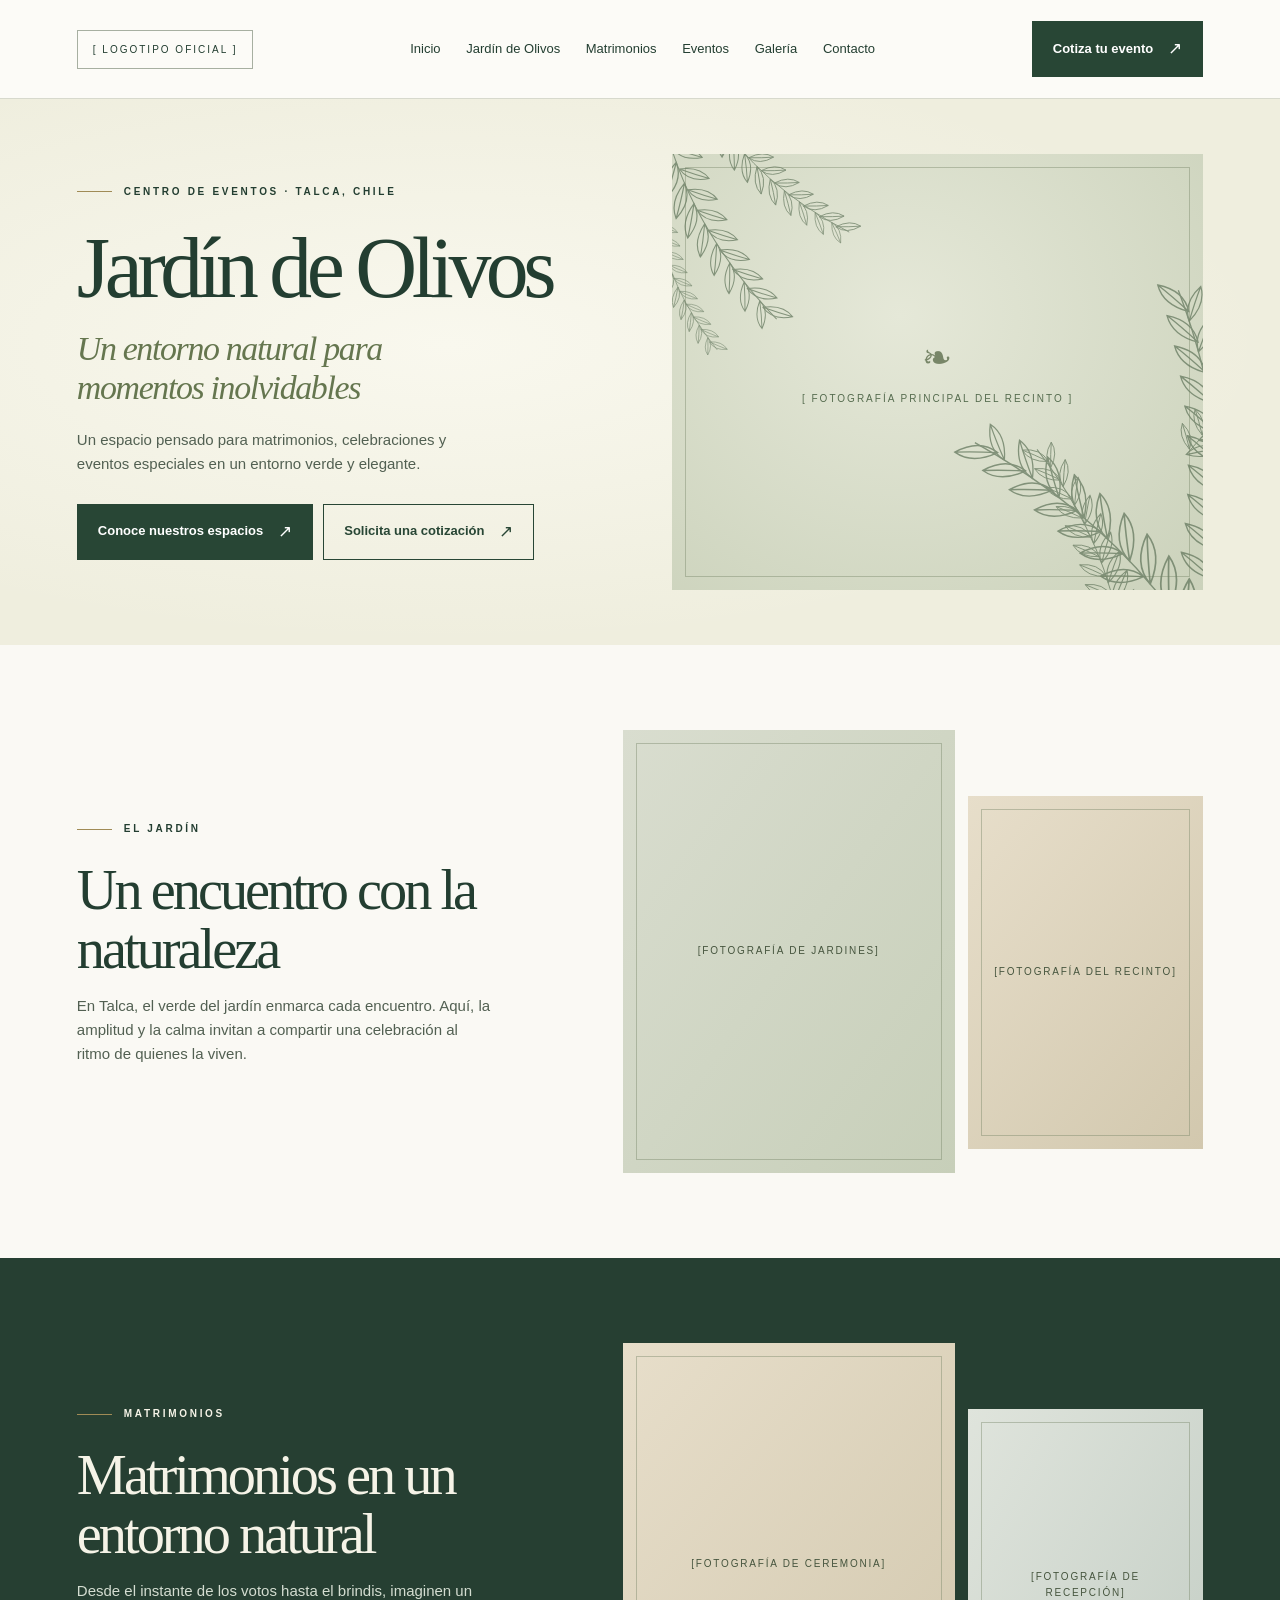
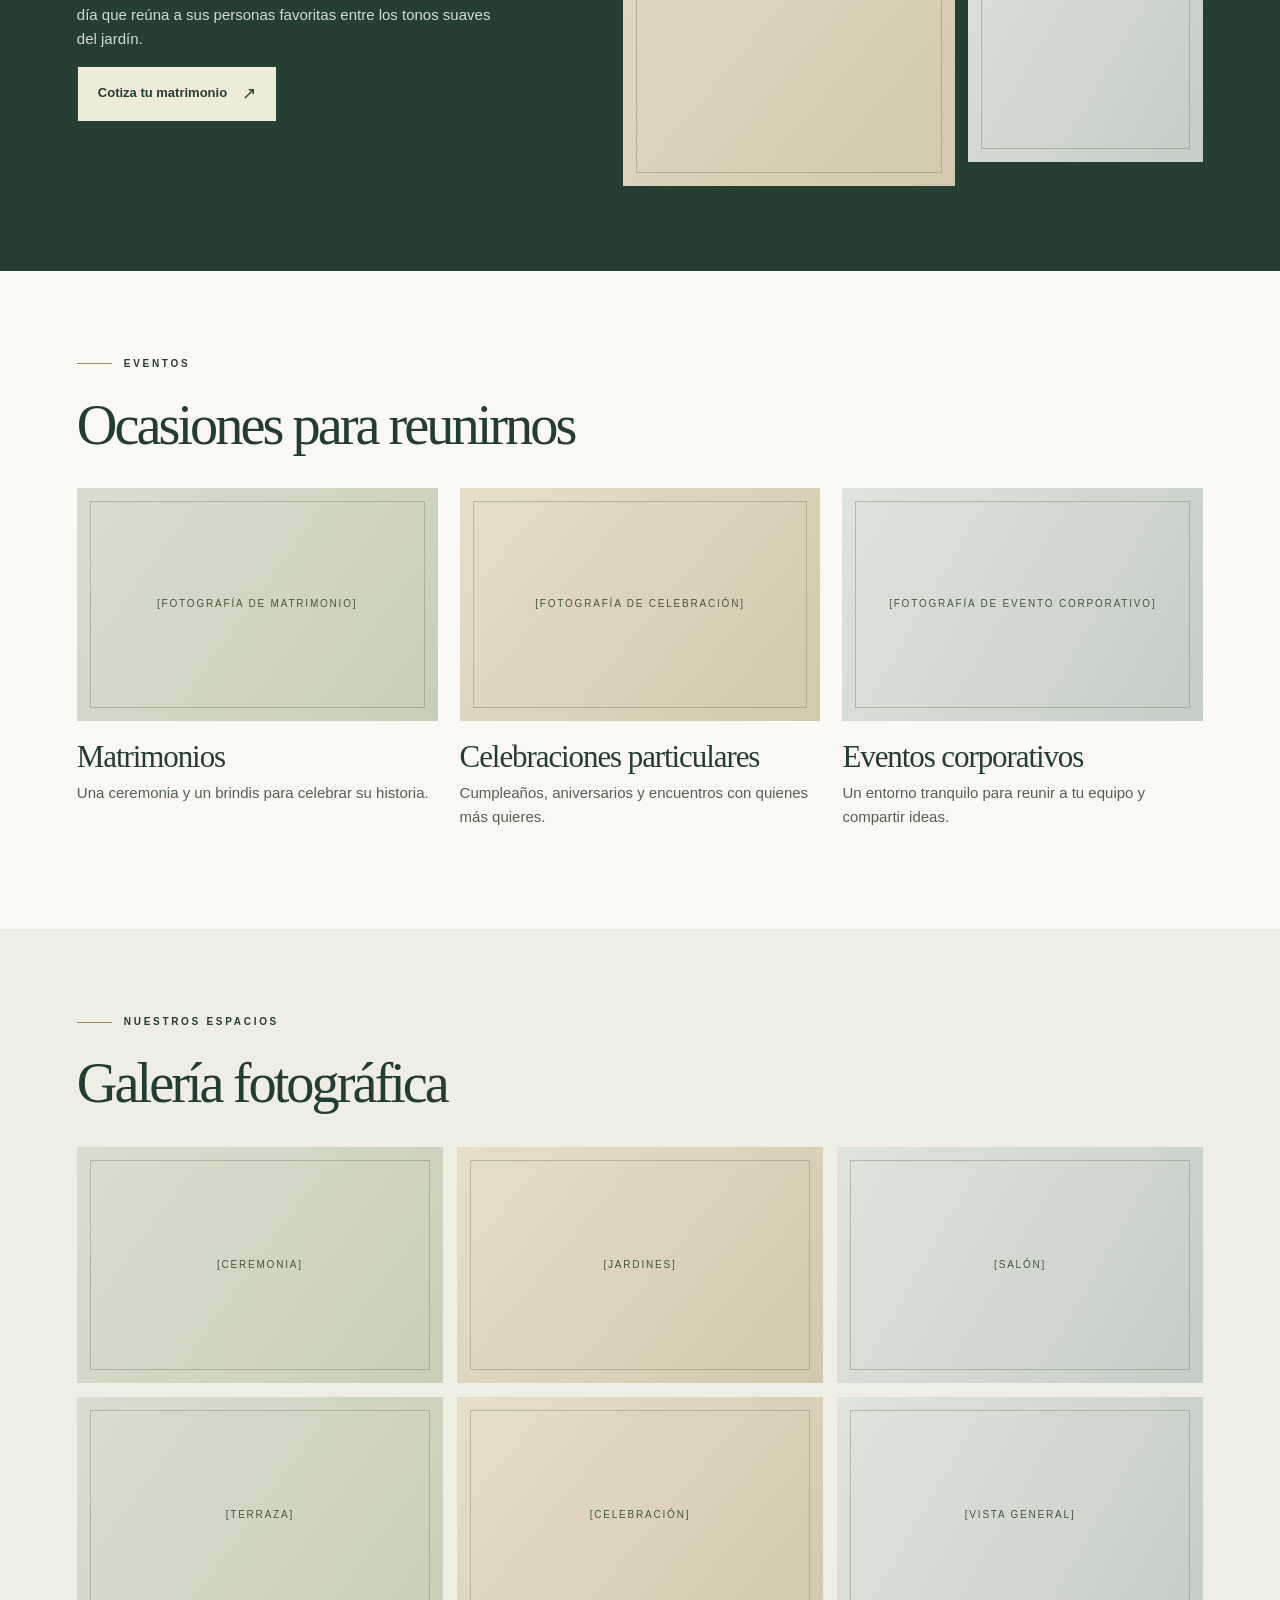
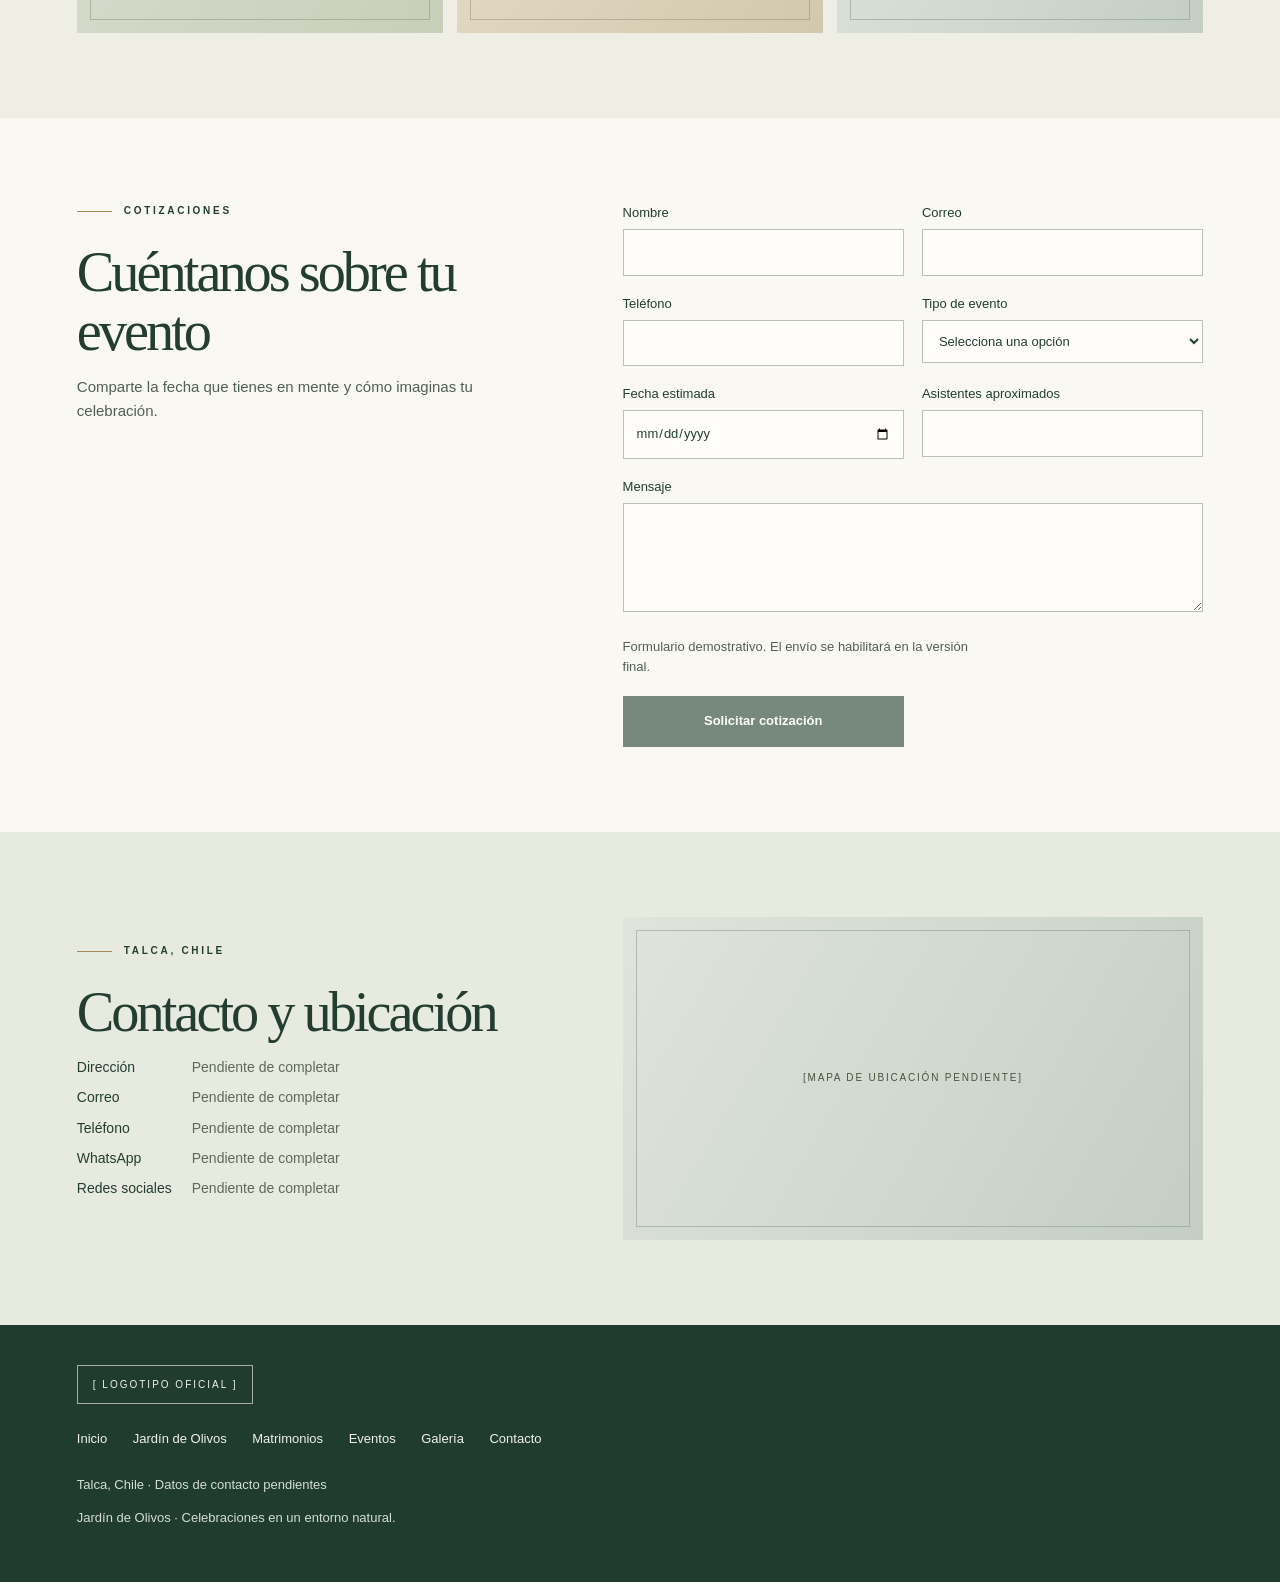
==== docs/index.html @ b24a8823 "Agrega el sitio Jardín de Olivos" ====
<!doctype html><html lang="es-CL"><meta charset="utf-8"><meta name="viewport" content="width=device-width, initial-scale=1"><title>Jardín de Olivos · Eventos en Talca</title><style>
*{box-sizing:border-box}html{scroll-behavior:smooth;scroll-padding-top:22px}body{margin:0;background:#faf9f4;color:#233e31;font:15px/1.6 'Segoe UI',Arial,sans-serif}a{color:inherit;text-decoration:none}h1,h2,h3,.subtitle{font-family:Georgia,'Times New Roman',serif;font-weight:400;line-height:1.04;margin:0}h1{font-size:clamp(64px,6.7vw,108px);letter-spacing:-.064em}h2{font-size:clamp(40px,4.4vw,68px);letter-spacing:-.053em}h3{font-size:31px;letter-spacing:-.035em}p{max-width:50ch;color:#526052}header,section,footer{padding-inline:max(6vw,calc((100vw - 1430px)/2))}header{display:flex;align-items:center;justify-content:space-between;gap:20px;padding-block:21px;border-bottom:1px solid #d7d9cd;background:#fcfbf7}.logo{display:inline-block;border:1px solid #a7afa1;padding:12px 15px;font:10px/1.3 'Segoe UI',sans-serif;letter-spacing:2px}nav{display:flex;gap:clamp(14px,2vw,38px);font-size:13px}nav a:hover,footer a:hover{text-decoration:underline;text-underline-offset:5px}.button,button{display:inline-flex;align-items:center;justify-content:center;gap:15px;font:600 13px/1.3 'Segoe UI',sans-serif;padding:16px 20px;border:1px solid #284635;color:#fff;background:#284635}.button:hover{background:#36583e}.outline{background:transparent;color:#284635}.outline:hover{background:#e6e8db}b{font-size:17px;font-weight:400}section{padding-block:85px}.hero{display:grid;grid-template-columns:1fr 1fr;gap:5vw;align-items:center;padding-block:55px;background:radial-gradient(ellipse at 35% 45%,#f9f8ee,transparent 70%),#efeede}.eyebrow{display:flex;align-items:center;gap:12px;text-transform:uppercase;letter-spacing:2.7px;font-size:10px;font-weight:650;margin-bottom:24px}.eyebrow:before{content:'';width:35px;height:1px;background:#a08b56}.subtitle{font-size:clamp(26px,2.65vw,44px);font-style:italic;letter-spacing:-.04em;color:#65764f;line-height:1.16;margin:16px 0 20px;max-width:23ch}.actions{display:flex;flex-wrap:wrap;gap:10px;margin-top:28px}.panel{isolation:isolate;position:relative;overflow:hidden;display:grid;place-items:center;min-height:370px;aspect-ratio:1.22;background:radial-gradient(ellipse at 43% 37%,#e5e8d8,#cbd2bb);color:#566c4f}.panel:after,.photo:after{content:'';position:absolute;inset:13px;border:1px solid #71806266;pointer-events:none}.art{position:absolute;width:100%;height:100%;color:#64785e;opacity:.74}.panel .caption{position:relative;text-align:center;font-size:10px;letter-spacing:2px}.caption i{display:block;font:36px Georgia;color:#788668;margin-bottom:12px}.intro,.wedding,.contact,.quote{display:grid;grid-template-columns:.88fr 1.12fr;gap:7vw;align-items:center}.pair{display:grid;grid-template-columns:1.2fr .85fr;gap:13px;align-items:end}.pair .photo:first-child{aspect-ratio:3/4}.pair .photo:last-child{aspect-ratio:3/4.5;margin-bottom:24px}.photo{position:relative;display:grid;place-items:center;aspect-ratio:1.55;background:linear-gradient(126deg,#d9ddcf,#c7cfb9);color:#46553e;text-align:center;font:10px/1.6 'Segoe UI',sans-serif;letter-spacing:1.8px;padding:25px}.p1{background:linear-gradient(130deg,#e7deca,#d2c8ae)}.p2{background:linear-gradient(120deg,#dfe4dc,#c4cec5)}.wedding{background:#263f32;color:#f5f3e7}.wedding p,footer p{color:#d4ddd1}.wedding .button{background:#eeecd9;color:#253e31}.cards,.gallery{display:grid;grid-template-columns:repeat(3,1fr);gap:22px;margin-top:34px}.cards h3{margin-top:20px}.cards p{margin-top:8px}.gallery-section,.quote{background:#efeee4}.gallery{gap:14px}.quote{align-items:start;background:#f9f8f2}.form{display:grid;grid-template-columns:1fr 1fr;gap:18px}label{font-size:13px}input,select,textarea{width:100%;margin-top:5px;padding:12px;font:inherit;color:inherit;background:#fffefa;border:1px solid #bac2b3;border-radius:0}.wide{grid-column:1/-1}.hint{font-size:13px;margin:0}button:disabled{opacity:.62}.contact{background:#e7eadf}dl{display:grid;grid-template-columns:auto 1fr;gap:8px 20px;font-size:14px}dd{margin:0;color:#5e695d}.contact .photo{aspect-ratio:1.8}footer{background:#203c30;color:#f2f1e8;padding-block:40px}footer nav{flex-wrap:wrap;margin:25px 0}footer p{font-size:13px}.menu{display:none}@media(max-width:1000px){header nav{display:none}header{flex-wrap:wrap}.menu{display:block;background:transparent;color:#284635;padding:10px;cursor:pointer;margin-left:auto}.open nav{display:flex;order:4;width:100%;flex-wrap:wrap}.hero{gap:3vw}.actions .button{padding:13px}.intro,.quote,.contact,.wedding{gap:4vw}}@media(max-width:720px){header,section,footer{padding-inline:6%}header{gap:9px;padding-block:14px}header .button{padding:11px;font-size:11px}.logo{font-size:8px;padding:11px 8px}.hero,.intro,.wedding,.contact,.quote{grid-template-columns:1fr;gap:32px}.hero{padding-block:38px}.panel{min-height:0;aspect-ratio:1.4}.cards{grid-template-columns:1fr;gap:30px}.gallery{grid-template-columns:1fr 1fr}.gallery .photo{aspect-ratio:1.1}.form{gap:12px}.eyebrow{margin-bottom:16px}section{padding-block:54px}}@media(prefers-reduced-motion:reduce){html{scroll-behavior:auto}}
</style><header id="inicio"><span class="logo">[ LOGOTIPO OFICIAL ]</span><button class="menu" aria-label="Menú de navegación" aria-expanded="false" onclick="this.setAttribute('aria-expanded',this.parentNode.classList.toggle('open'))">Menú</button><nav><a href="#inicio">Inicio</a><a href="#jardin">Jardín de Olivos</a><a href="#matrimonios">Matrimonios</a><a href="#eventos">Eventos</a><a href="#galeria">Galería</a><a href="#contacto">Contacto</a></nav><a class="button " href="#cotizar">Cotiza tu evento <b aria-hidden="true">↗</b></a></header><main><section class="hero"><div><div class="eyebrow">Centro de eventos · Talca, Chile</div><h1>Jardín de Olivos</h1><div class="subtitle">Un entorno natural para momentos inolvidables</div><p>Un espacio pensado para matrimonios, celebraciones y eventos especiales en un entorno verde y elegante.</p><div class="actions"><a class="button " href="#jardin">Conoce nuestros espacios <b aria-hidden="true">↗</b></a><a class="button outline" href="#cotizar">Solicita una cotización <b aria-hidden="true">↗</b></a></div></div><div class="panel"><svg aria-hidden="true" class="art" viewBox="0 0 500 450" preserveAspectRatio="xMidYMid slice" fill="none" stroke="currentColor" stroke-width=".85"><defs><g id="twig"><path d="M0 0Q34 -86 18 -190"/><g transform="translate(0 0) rotate(-10) scale(1.3)"><path d="M0 0Q7 -12 24 -10Q17 1 0 0ZM0 0Q13 -6 24 -10"/></g><g transform="translate(1 -6) scale(-1 1) rotate(-30)"><path d="M0 0Q7 -12 24 -10Q17 1 0 0ZM0 0Q13 -6 24 -10"/></g><g transform="translate(6.300000000000001 -17.38) rotate(-13) scale(1.2550000000000001)"><path d="M0 0Q7 -12 24 -10Q17 1 0 0ZM0 0Q13 -6 24 -10"/></g><g transform="translate(7.300000000000001 -23.38) scale(-1 1) rotate(-30)"><path d="M0 0Q7 -12 24 -10Q17 1 0 0ZM0 0Q13 -6 24 -10"/></g><g transform="translate(11.600000000000003 -35.12) rotate(-16) scale(1.21)"><path d="M0 0Q7 -12 24 -10Q17 1 0 0ZM0 0Q13 -6 24 -10"/></g><g transform="translate(12.600000000000003 -41.12) scale(-1 1) rotate(-30)"><path d="M0 0Q7 -12 24 -10Q17 1 0 0ZM0 0Q13 -6 24 -10"/></g><g transform="translate(15.899999999999997 -53.22) rotate(-19) scale(1.165)"><path d="M0 0Q7 -12 24 -10Q17 1 0 0ZM0 0Q13 -6 24 -10"/></g><g transform="translate(16.9 -59.22) scale(-1 1) rotate(-30)"><path d="M0 0Q7 -12 24 -10Q17 1 0 0ZM0 0Q13 -6 24 -10"/></g><g transform="translate(19.2 -71.67999999999999) rotate(-22) scale(1.12)"><path d="M0 0Q7 -12 24 -10Q17 1 0 0ZM0 0Q13 -6 24 -10"/></g><g transform="translate(20.2 -77.67999999999999) scale(-1 1) rotate(-30)"><path d="M0 0Q7 -12 24 -10Q17 1 0 0ZM0 0Q13 -6 24 -10"/></g><g transform="translate(21.5 -90.5) rotate(-25) scale(1.0750000000000002)"><path d="M0 0Q7 -12 24 -10Q17 1 0 0ZM0 0Q13 -6 24 -10"/></g><g transform="translate(22.5 -96.5) scale(-1 1) rotate(-30)"><path d="M0 0Q7 -12 24 -10Q17 1 0 0ZM0 0Q13 -6 24 -10"/></g><g transform="translate(22.8 -109.67999999999999) rotate(-28) scale(1.03)"><path d="M0 0Q7 -12 24 -10Q17 1 0 0ZM0 0Q13 -6 24 -10"/></g><g transform="translate(23.8 -115.67999999999999) scale(-1 1) rotate(-30)"><path d="M0 0Q7 -12 24 -10Q17 1 0 0ZM0 0Q13 -6 24 -10"/></g><g transform="translate(23.1 -129.22) rotate(-31) scale(0.9850000000000001)"><path d="M0 0Q7 -12 24 -10Q17 1 0 0ZM0 0Q13 -6 24 -10"/></g><g transform="translate(24.1 -135.22) scale(-1 1) rotate(-30)"><path d="M0 0Q7 -12 24 -10Q17 1 0 0ZM0 0Q13 -6 24 -10"/></g><g transform="translate(22.4 -149.12) rotate(-34) scale(0.9400000000000001)"><path d="M0 0Q7 -12 24 -10Q17 1 0 0ZM0 0Q13 -6 24 -10"/></g><g transform="translate(23.4 -155.12) scale(-1 1) rotate(-30)"><path d="M0 0Q7 -12 24 -10Q17 1 0 0ZM0 0Q13 -6 24 -10"/></g><g transform="translate(20.7 -169.38) rotate(-37) scale(0.895)"><path d="M0 0Q7 -12 24 -10Q17 1 0 0ZM0 0Q13 -6 24 -10"/></g><g transform="translate(21.7 -175.38) scale(-1 1) rotate(-30)"><path d="M0 0Q7 -12 24 -10Q17 1 0 0ZM0 0Q13 -6 24 -10"/></g></g></defs><use href="#twig" transform="translate(500 495) rotate(-52) scale(1.55)"/><use href="#twig" transform="translate(423 480) rotate(-29) scale(1.04)"/><use href="#twig" transform="translate(509 429) rotate(-12) scale(1.48)"/><use href="#twig" transform="translate(484 303) rotate(22) scale(0.97)"/><use href="#twig" transform="translate(-8 -12) rotate(145) scale(1.13)"/><use href="#twig" transform="translate(38 -20) rotate(126) scale(0.9)"/><use href="#twig" transform="translate(-13 83) rotate(150) scale(0.7)"/></svg><div class="caption"><i aria-hidden="true">❧</i>[ FOTOGRAFÍA PRINCIPAL DEL RECINTO ]</div></div></section><section class="intro" id="jardin"><div><div class="eyebrow">El jardín</div><h2>Un encuentro con la naturaleza</h2><p>En Talca, el verde del jardín enmarca cada encuentro. Aquí, la amplitud y la calma invitan a compartir una celebración al ritmo de quienes la viven.</p></div><div class="pair"><div class="photo p0"><span>[FOTOGRAFÍA DE JARDINES]</span></div><div class="photo p1"><span>[FOTOGRAFÍA DEL RECINTO]</span></div></div></section><section class="wedding" id="matrimonios"><div><div class="eyebrow">Matrimonios</div><h2>Matrimonios en un entorno natural</h2><p>Desde el instante de los votos hasta el brindis, imaginen un día que reúna a sus personas favoritas entre los tonos suaves del jardín.</p><a class="button " href="#cotizar">Cotiza tu matrimonio <b aria-hidden="true">↗</b></a></div><div class="pair"><div class="photo p1"><span>[FOTOGRAFÍA DE CEREMONIA]</span></div><div class="photo p2"><span>[FOTOGRAFÍA DE RECEPCIÓN]</span></div></div></section><section id="eventos"><div class="eyebrow">Eventos</div><h2>Ocasiones para reunirnos</h2><div class="cards"><article><div class="photo p0"><span>[FOTOGRAFÍA DE MATRIMONIO]</span></div><h3>Matrimonios</h3><p>Una ceremonia y un brindis para celebrar su historia.</p></article><article><div class="photo p1"><span>[FOTOGRAFÍA DE CELEBRACIÓN]</span></div><h3>Celebraciones particulares</h3><p>Cumpleaños, aniversarios y encuentros con quienes más quieres.</p></article><article><div class="photo p2"><span>[FOTOGRAFÍA DE EVENTO CORPORATIVO]</span></div><h3>Eventos corporativos</h3><p>Un entorno tranquilo para reunir a tu equipo y compartir ideas.</p></article></div></section><section class="gallery-section" id="galeria"><div class="eyebrow">Nuestros espacios</div><h2>Galería fotográfica</h2><div class="gallery"><div class="photo p0"><span>[CEREMONIA]</span></div><div class="photo p1"><span>[JARDINES]</span></div><div class="photo p2"><span>[SALÓN]</span></div><div class="photo p0"><span>[TERRAZA]</span></div><div class="photo p1"><span>[CELEBRACIÓN]</span></div><div class="photo p2"><span>[VISTA GENERAL]</span></div></div></section><section class="quote" id="cotizar"><div><div class="eyebrow">Cotizaciones</div><h2>Cuéntanos sobre tu evento</h2><p>Comparte la fecha que tienes en mente y cómo imaginas tu celebración.</p></div><form class="form" onsubmit="return false"><label>Nombre<input type="text"></label><label>Correo<input type="email"></label><label>Teléfono<input type="tel"></label><label>Tipo de evento<select id="tipo"><option>Selecciona una opción</option><option>Matrimonio</option><option>Celebración particular</option><option>Evento corporativo</option></select></label><label>Fecha estimada<input type="date"></label><label>Asistentes aproximados<input type="number" min="1"></label><label class="wide">Mensaje<textarea rows="4"></textarea></label><p class="wide hint">Formulario demostrativo. El envío se habilitará en la versión final.</p><button disabled>Solicitar cotización</button></form></section><section id="contacto" class="contact"><div><div class="eyebrow">Talca, Chile</div><h2>Contacto y ubicación</h2><dl><dt>Dirección</dt><dd>Pendiente de completar</dd><dt>Correo</dt><dd>Pendiente de completar</dd><dt>Teléfono</dt><dd>Pendiente de completar</dd><dt>WhatsApp</dt><dd>Pendiente de completar</dd><dt>Redes sociales</dt><dd>Pendiente de completar</dd></dl></div><div class="photo p2"><span>[MAPA DE UBICACIÓN PENDIENTE]</span></div></section></main><footer><span class="logo">[ LOGOTIPO OFICIAL ]</span><nav aria-label="Enlaces rápidos"><a href="#inicio">Inicio</a><a href="#jardin">Jardín de Olivos</a><a href="#matrimonios">Matrimonios</a><a href="#eventos">Eventos</a><a href="#galeria">Galería</a><a href="#contacto">Contacto</a></nav><p>Talca, Chile · Datos de contacto pendientes</p><p>Jardín de Olivos · Celebraciones en un entorno natural.</p></footer><script>document.querySelector('.wedding a').onclick=()=>document.querySelector('#tipo').value='Matrimonio';document.querySelector('header nav').onclick=()=>{document.querySelector('header').classList.remove('open');document.querySelector('.menu').setAttribute('aria-expanded','false')}</script></html>
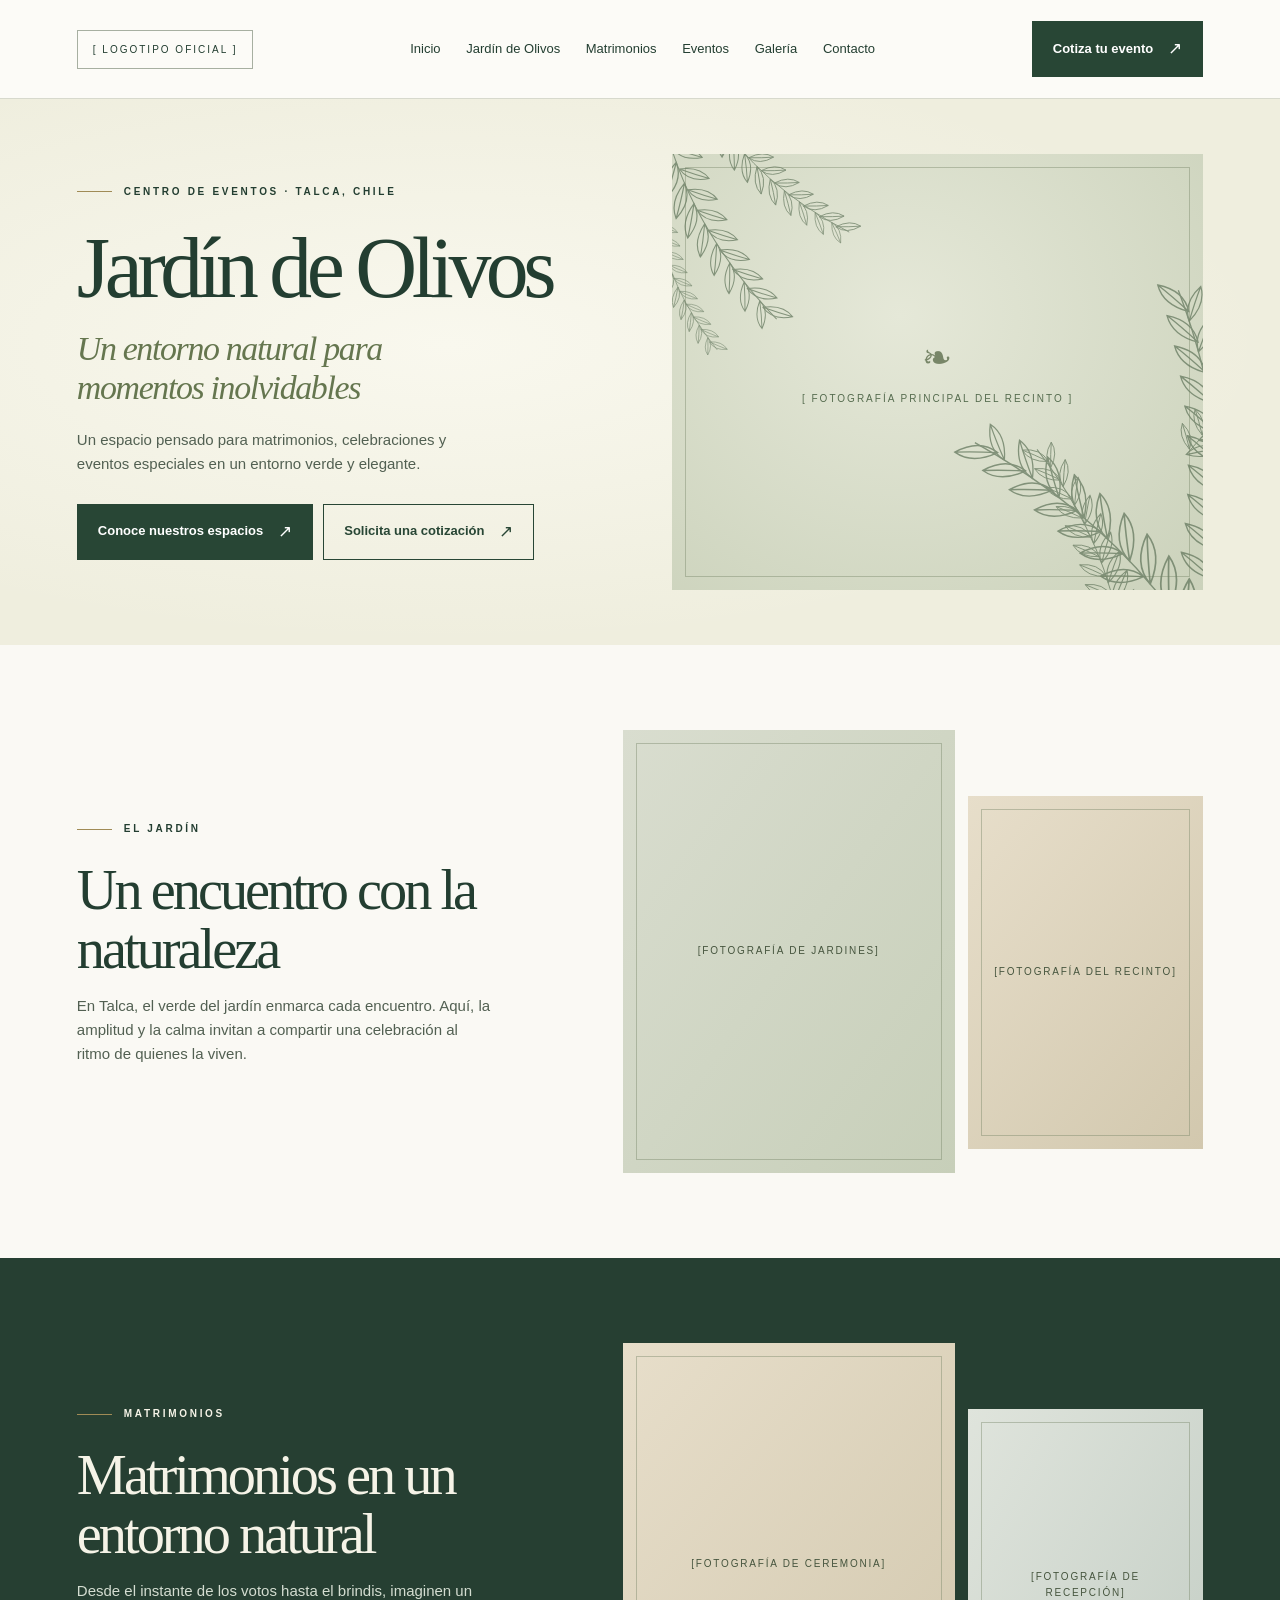
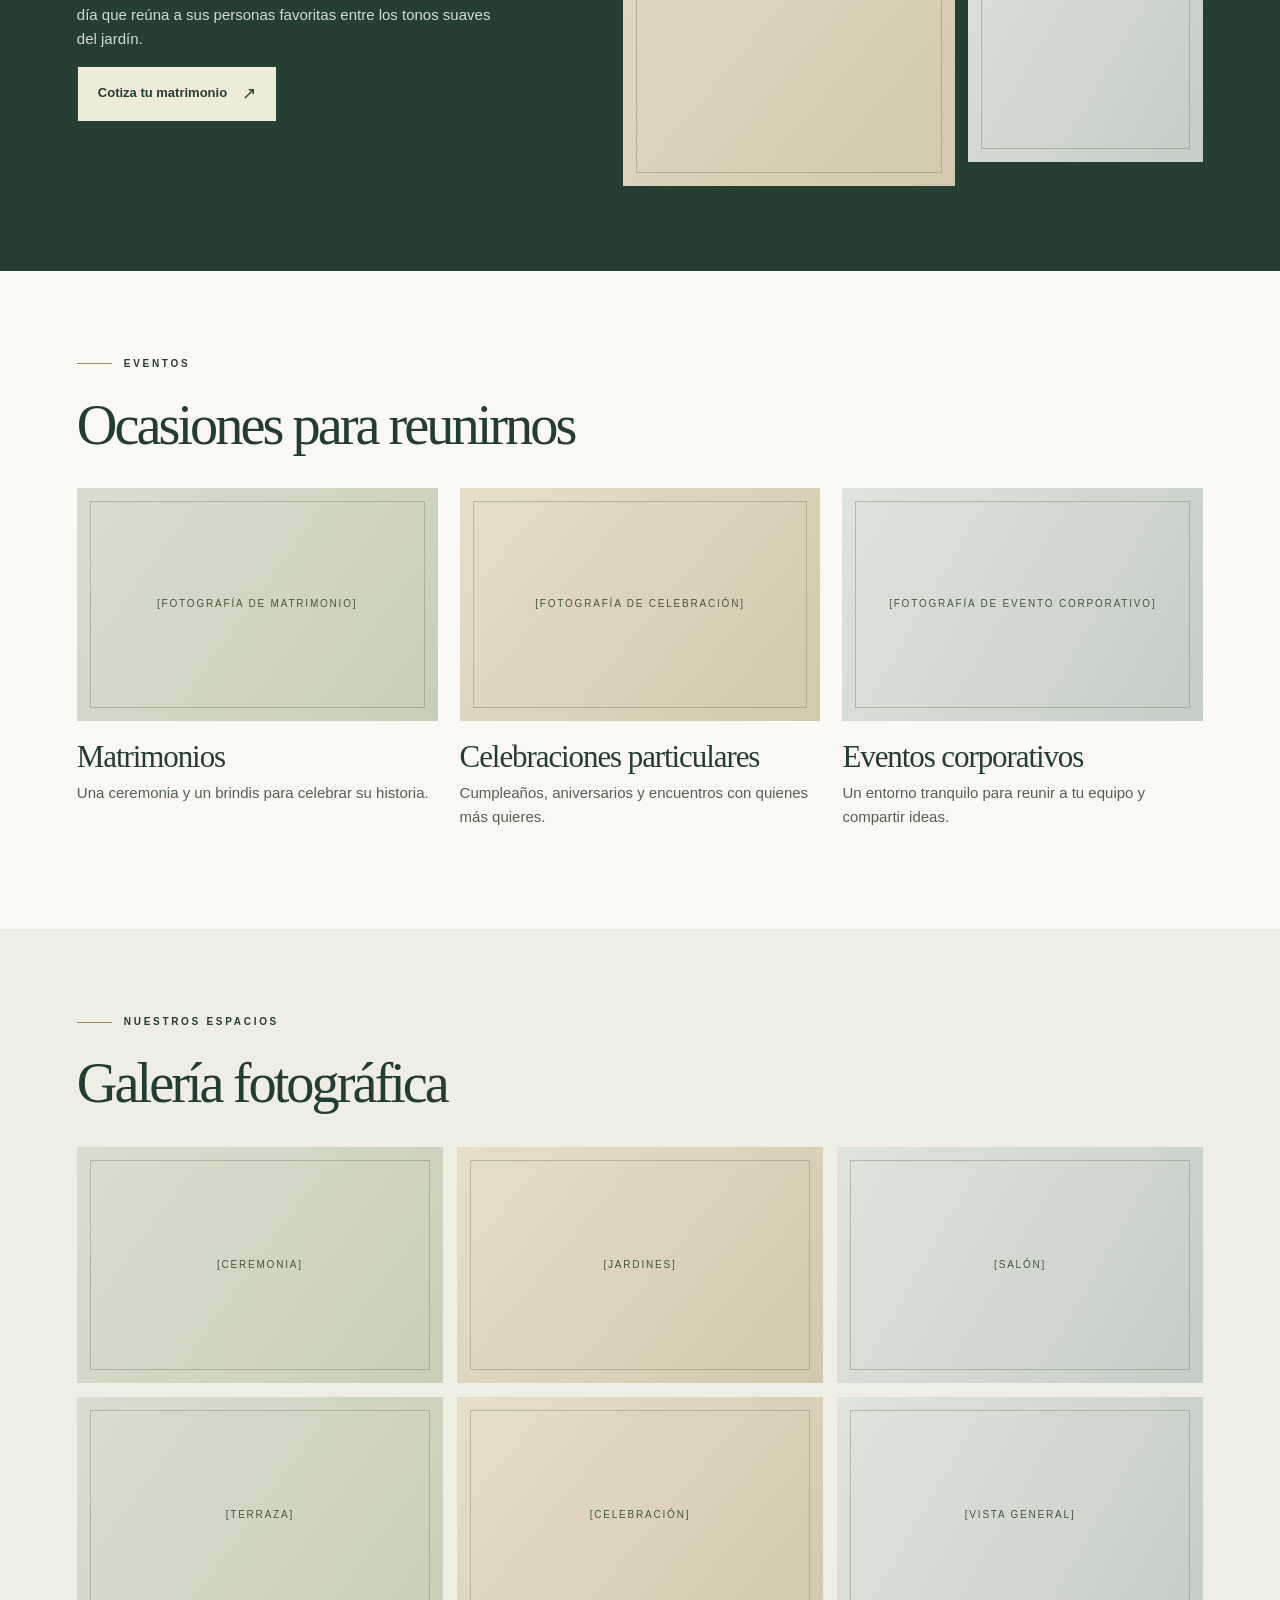
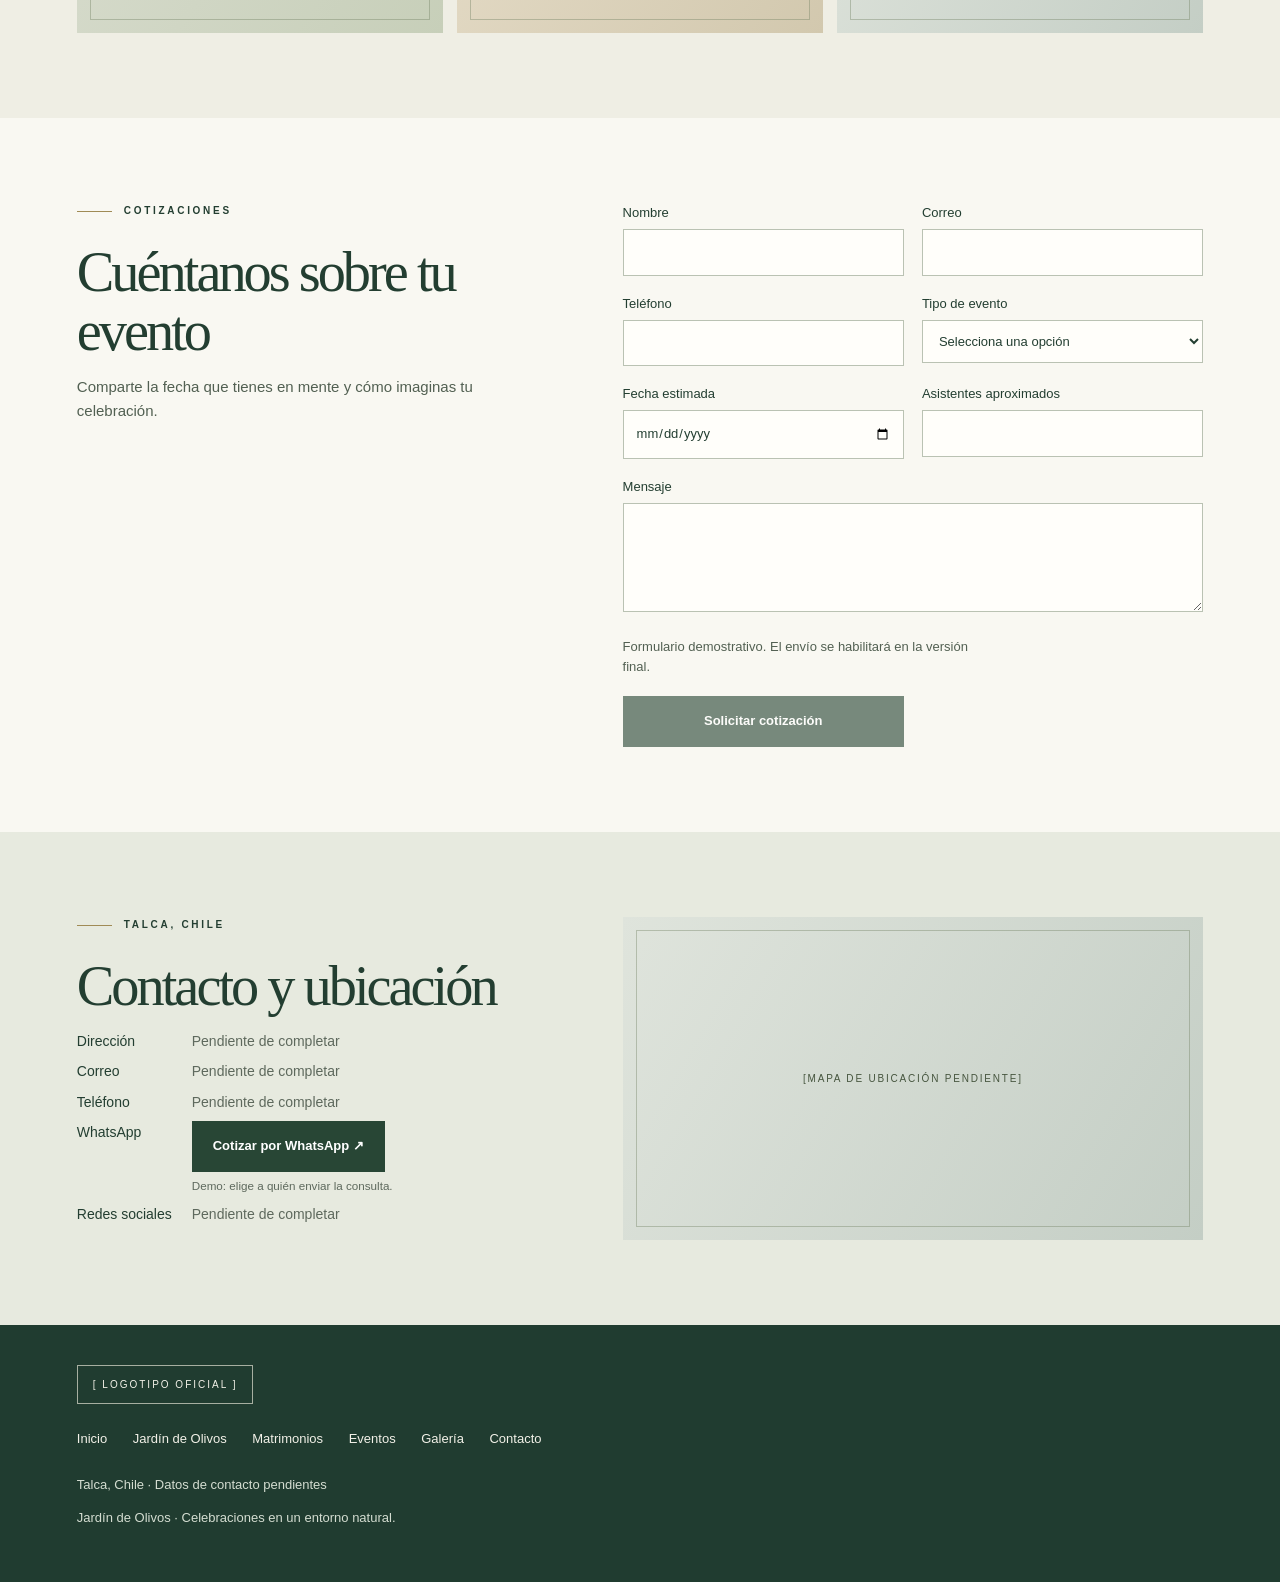
==== commit 179c4155: "Agrega una consulta de ejemplo por WhatsApp" ====
--- a/docs/index.html
+++ b/docs/index.html
@@ -1,3 +1,3 @@
 <!doctype html><html lang="es-CL"><meta charset="utf-8"><meta name="viewport" content="width=device-width, initial-scale=1"><title>Jardín de Olivos · Eventos en Talca</title><style>
 *{box-sizing:border-box}html{scroll-behavior:smooth;scroll-padding-top:22px}body{margin:0;background:#faf9f4;color:#233e31;font:15px/1.6 'Segoe UI',Arial,sans-serif}a{color:inherit;text-decoration:none}h1,h2,h3,.subtitle{font-family:Georgia,'Times New Roman',serif;font-weight:400;line-height:1.04;margin:0}h1{font-size:clamp(64px,6.7vw,108px);letter-spacing:-.064em}h2{font-size:clamp(40px,4.4vw,68px);letter-spacing:-.053em}h3{font-size:31px;letter-spacing:-.035em}p{max-width:50ch;color:#526052}header,section,footer{padding-inline:max(6vw,calc((100vw - 1430px)/2))}header{display:flex;align-items:center;justify-content:space-between;gap:20px;padding-block:21px;border-bottom:1px solid #d7d9cd;background:#fcfbf7}.logo{display:inline-block;border:1px solid #a7afa1;padding:12px 15px;font:10px/1.3 'Segoe UI',sans-serif;letter-spacing:2px}nav{display:flex;gap:clamp(14px,2vw,38px);font-size:13px}nav a:hover,footer a:hover{text-decoration:underline;text-underline-offset:5px}.button,button{display:inline-flex;align-items:center;justify-content:center;gap:15px;font:600 13px/1.3 'Segoe UI',sans-serif;padding:16px 20px;border:1px solid #284635;color:#fff;background:#284635}.button:hover{background:#36583e}.outline{background:transparent;color:#284635}.outline:hover{background:#e6e8db}b{font-size:17px;font-weight:400}section{padding-block:85px}.hero{display:grid;grid-template-columns:1fr 1fr;gap:5vw;align-items:center;padding-block:55px;background:radial-gradient(ellipse at 35% 45%,#f9f8ee,transparent 70%),#efeede}.eyebrow{display:flex;align-items:center;gap:12px;text-transform:uppercase;letter-spacing:2.7px;font-size:10px;font-weight:650;margin-bottom:24px}.eyebrow:before{content:'';width:35px;height:1px;background:#a08b56}.subtitle{font-size:clamp(26px,2.65vw,44px);font-style:italic;letter-spacing:-.04em;color:#65764f;line-height:1.16;margin:16px 0 20px;max-width:23ch}.actions{display:flex;flex-wrap:wrap;gap:10px;margin-top:28px}.panel{isolation:isolate;position:relative;overflow:hidden;display:grid;place-items:center;min-height:370px;aspect-ratio:1.22;background:radial-gradient(ellipse at 43% 37%,#e5e8d8,#cbd2bb);color:#566c4f}.panel:after,.photo:after{content:'';position:absolute;inset:13px;border:1px solid #71806266;pointer-events:none}.art{position:absolute;width:100%;height:100%;color:#64785e;opacity:.74}.panel .caption{position:relative;text-align:center;font-size:10px;letter-spacing:2px}.caption i{display:block;font:36px Georgia;color:#788668;margin-bottom:12px}.intro,.wedding,.contact,.quote{display:grid;grid-template-columns:.88fr 1.12fr;gap:7vw;align-items:center}.pair{display:grid;grid-template-columns:1.2fr .85fr;gap:13px;align-items:end}.pair .photo:first-child{aspect-ratio:3/4}.pair .photo:last-child{aspect-ratio:3/4.5;margin-bottom:24px}.photo{position:relative;display:grid;place-items:center;aspect-ratio:1.55;background:linear-gradient(126deg,#d9ddcf,#c7cfb9);color:#46553e;text-align:center;font:10px/1.6 'Segoe UI',sans-serif;letter-spacing:1.8px;padding:25px}.p1{background:linear-gradient(130deg,#e7deca,#d2c8ae)}.p2{background:linear-gradient(120deg,#dfe4dc,#c4cec5)}.wedding{background:#263f32;color:#f5f3e7}.wedding p,footer p{color:#d4ddd1}.wedding .button{background:#eeecd9;color:#253e31}.cards,.gallery{display:grid;grid-template-columns:repeat(3,1fr);gap:22px;margin-top:34px}.cards h3{margin-top:20px}.cards p{margin-top:8px}.gallery-section,.quote{background:#efeee4}.gallery{gap:14px}.quote{align-items:start;background:#f9f8f2}.form{display:grid;grid-template-columns:1fr 1fr;gap:18px}label{font-size:13px}input,select,textarea{width:100%;margin-top:5px;padding:12px;font:inherit;color:inherit;background:#fffefa;border:1px solid #bac2b3;border-radius:0}.wide{grid-column:1/-1}.hint{font-size:13px;margin:0}button:disabled{opacity:.62}.contact{background:#e7eadf}dl{display:grid;grid-template-columns:auto 1fr;gap:8px 20px;font-size:14px}dd{margin:0;color:#5e695d}.contact .photo{aspect-ratio:1.8}footer{background:#203c30;color:#f2f1e8;padding-block:40px}footer nav{flex-wrap:wrap;margin:25px 0}footer p{font-size:13px}.menu{display:none}@media(max-width:1000px){header nav{display:none}header{flex-wrap:wrap}.menu{display:block;background:transparent;color:#284635;padding:10px;cursor:pointer;margin-left:auto}.open nav{display:flex;order:4;width:100%;flex-wrap:wrap}.hero{gap:3vw}.actions .button{padding:13px}.intro,.quote,.contact,.wedding{gap:4vw}}@media(max-width:720px){header,section,footer{padding-inline:6%}header{gap:9px;padding-block:14px}header .button{padding:11px;font-size:11px}.logo{font-size:8px;padding:11px 8px}.hero,.intro,.wedding,.contact,.quote{grid-template-columns:1fr;gap:32px}.hero{padding-block:38px}.panel{min-height:0;aspect-ratio:1.4}.cards{grid-template-columns:1fr;gap:30px}.gallery{grid-template-columns:1fr 1fr}.gallery .photo{aspect-ratio:1.1}.form{gap:12px}.eyebrow{margin-bottom:16px}section{padding-block:54px}}@media(prefers-reduced-motion:reduce){html{scroll-behavior:auto}}
-</style><header id="inicio"><span class="logo">[ LOGOTIPO OFICIAL ]</span><button class="menu" aria-label="Menú de navegación" aria-expanded="false" onclick="this.setAttribute('aria-expanded',this.parentNode.classList.toggle('open'))">Menú</button><nav><a href="#inicio">Inicio</a><a href="#jardin">Jardín de Olivos</a><a href="#matrimonios">Matrimonios</a><a href="#eventos">Eventos</a><a href="#galeria">Galería</a><a href="#contacto">Contacto</a></nav><a class="button " href="#cotizar">Cotiza tu evento <b aria-hidden="true">↗</b></a></header><main><section class="hero"><div><div class="eyebrow">Centro de eventos · Talca, Chile</div><h1>Jardín de Olivos</h1><div class="subtitle">Un entorno natural para momentos inolvidables</div><p>Un espacio pensado para matrimonios, celebraciones y eventos especiales en un entorno verde y elegante.</p><div class="actions"><a class="button " href="#jardin">Conoce nuestros espacios <b aria-hidden="true">↗</b></a><a class="button outline" href="#cotizar">Solicita una cotización <b aria-hidden="true">↗</b></a></div></div><div class="panel"><svg aria-hidden="true" class="art" viewBox="0 0 500 450" preserveAspectRatio="xMidYMid slice" fill="none" stroke="currentColor" stroke-width=".85"><defs><g id="twig"><path d="M0 0Q34 -86 18 -190"/><g transform="translate(0 0) rotate(-10) scale(1.3)"><path d="M0 0Q7 -12 24 -10Q17 1 0 0ZM0 0Q13 -6 24 -10"/></g><g transform="translate(1 -6) scale(-1 1) rotate(-30)"><path d="M0 0Q7 -12 24 -10Q17 1 0 0ZM0 0Q13 -6 24 -10"/></g><g transform="translate(6.300000000000001 -17.38) rotate(-13) scale(1.2550000000000001)"><path d="M0 0Q7 -12 24 -10Q17 1 0 0ZM0 0Q13 -6 24 -10"/></g><g transform="translate(7.300000000000001 -23.38) scale(-1 1) rotate(-30)"><path d="M0 0Q7 -12 24 -10Q17 1 0 0ZM0 0Q13 -6 24 -10"/></g><g transform="translate(11.600000000000003 -35.12) rotate(-16) scale(1.21)"><path d="M0 0Q7 -12 24 -10Q17 1 0 0ZM0 0Q13 -6 24 -10"/></g><g transform="translate(12.600000000000003 -41.12) scale(-1 1) rotate(-30)"><path d="M0 0Q7 -12 24 -10Q17 1 0 0ZM0 0Q13 -6 24 -10"/></g><g transform="translate(15.899999999999997 -53.22) rotate(-19) scale(1.165)"><path d="M0 0Q7 -12 24 -10Q17 1 0 0ZM0 0Q13 -6 24 -10"/></g><g transform="translate(16.9 -59.22) scale(-1 1) rotate(-30)"><path d="M0 0Q7 -12 24 -10Q17 1 0 0ZM0 0Q13 -6 24 -10"/></g><g transform="translate(19.2 -71.67999999999999) rotate(-22) scale(1.12)"><path d="M0 0Q7 -12 24 -10Q17 1 0 0ZM0 0Q13 -6 24 -10"/></g><g transform="translate(20.2 -77.67999999999999) scale(-1 1) rotate(-30)"><path d="M0 0Q7 -12 24 -10Q17 1 0 0ZM0 0Q13 -6 24 -10"/></g><g transform="translate(21.5 -90.5) rotate(-25) scale(1.0750000000000002)"><path d="M0 0Q7 -12 24 -10Q17 1 0 0ZM0 0Q13 -6 24 -10"/></g><g transform="translate(22.5 -96.5) scale(-1 1) rotate(-30)"><path d="M0 0Q7 -12 24 -10Q17 1 0 0ZM0 0Q13 -6 24 -10"/></g><g transform="translate(22.8 -109.67999999999999) rotate(-28) scale(1.03)"><path d="M0 0Q7 -12 24 -10Q17 1 0 0ZM0 0Q13 -6 24 -10"/></g><g transform="translate(23.8 -115.67999999999999) scale(-1 1) rotate(-30)"><path d="M0 0Q7 -12 24 -10Q17 1 0 0ZM0 0Q13 -6 24 -10"/></g><g transform="translate(23.1 -129.22) rotate(-31) scale(0.9850000000000001)"><path d="M0 0Q7 -12 24 -10Q17 1 0 0ZM0 0Q13 -6 24 -10"/></g><g transform="translate(24.1 -135.22) scale(-1 1) rotate(-30)"><path d="M0 0Q7 -12 24 -10Q17 1 0 0ZM0 0Q13 -6 24 -10"/></g><g transform="translate(22.4 -149.12) rotate(-34) scale(0.9400000000000001)"><path d="M0 0Q7 -12 24 -10Q17 1 0 0ZM0 0Q13 -6 24 -10"/></g><g transform="translate(23.4 -155.12) scale(-1 1) rotate(-30)"><path d="M0 0Q7 -12 24 -10Q17 1 0 0ZM0 0Q13 -6 24 -10"/></g><g transform="translate(20.7 -169.38) rotate(-37) scale(0.895)"><path d="M0 0Q7 -12 24 -10Q17 1 0 0ZM0 0Q13 -6 24 -10"/></g><g transform="translate(21.7 -175.38) scale(-1 1) rotate(-30)"><path d="M0 0Q7 -12 24 -10Q17 1 0 0ZM0 0Q13 -6 24 -10"/></g></g></defs><use href="#twig" transform="translate(500 495) rotate(-52) scale(1.55)"/><use href="#twig" transform="translate(423 480) rotate(-29) scale(1.04)"/><use href="#twig" transform="translate(509 429) rotate(-12) scale(1.48)"/><use href="#twig" transform="translate(484 303) rotate(22) scale(0.97)"/><use href="#twig" transform="translate(-8 -12) rotate(145) scale(1.13)"/><use href="#twig" transform="translate(38 -20) rotate(126) scale(0.9)"/><use href="#twig" transform="translate(-13 83) rotate(150) scale(0.7)"/></svg><div class="caption"><i aria-hidden="true">❧</i>[ FOTOGRAFÍA PRINCIPAL DEL RECINTO ]</div></div></section><section class="intro" id="jardin"><div><div class="eyebrow">El jardín</div><h2>Un encuentro con la naturaleza</h2><p>En Talca, el verde del jardín enmarca cada encuentro. Aquí, la amplitud y la calma invitan a compartir una celebración al ritmo de quienes la viven.</p></div><div class="pair"><div class="photo p0"><span>[FOTOGRAFÍA DE JARDINES]</span></div><div class="photo p1"><span>[FOTOGRAFÍA DEL RECINTO]</span></div></div></section><section class="wedding" id="matrimonios"><div><div class="eyebrow">Matrimonios</div><h2>Matrimonios en un entorno natural</h2><p>Desde el instante de los votos hasta el brindis, imaginen un día que reúna a sus personas favoritas entre los tonos suaves del jardín.</p><a class="button " href="#cotizar">Cotiza tu matrimonio <b aria-hidden="true">↗</b></a></div><div class="pair"><div class="photo p1"><span>[FOTOGRAFÍA DE CEREMONIA]</span></div><div class="photo p2"><span>[FOTOGRAFÍA DE RECEPCIÓN]</span></div></div></section><section id="eventos"><div class="eyebrow">Eventos</div><h2>Ocasiones para reunirnos</h2><div class="cards"><article><div class="photo p0"><span>[FOTOGRAFÍA DE MATRIMONIO]</span></div><h3>Matrimonios</h3><p>Una ceremonia y un brindis para celebrar su historia.</p></article><article><div class="photo p1"><span>[FOTOGRAFÍA DE CELEBRACIÓN]</span></div><h3>Celebraciones particulares</h3><p>Cumpleaños, aniversarios y encuentros con quienes más quieres.</p></article><article><div class="photo p2"><span>[FOTOGRAFÍA DE EVENTO CORPORATIVO]</span></div><h3>Eventos corporativos</h3><p>Un entorno tranquilo para reunir a tu equipo y compartir ideas.</p></article></div></section><section class="gallery-section" id="galeria"><div class="eyebrow">Nuestros espacios</div><h2>Galería fotográfica</h2><div class="gallery"><div class="photo p0"><span>[CEREMONIA]</span></div><div class="photo p1"><span>[JARDINES]</span></div><div class="photo p2"><span>[SALÓN]</span></div><div class="photo p0"><span>[TERRAZA]</span></div><div class="photo p1"><span>[CELEBRACIÓN]</span></div><div class="photo p2"><span>[VISTA GENERAL]</span></div></div></section><section class="quote" id="cotizar"><div><div class="eyebrow">Cotizaciones</div><h2>Cuéntanos sobre tu evento</h2><p>Comparte la fecha que tienes en mente y cómo imaginas tu celebración.</p></div><form class="form" onsubmit="return false"><label>Nombre<input type="text"></label><label>Correo<input type="email"></label><label>Teléfono<input type="tel"></label><label>Tipo de evento<select id="tipo"><option>Selecciona una opción</option><option>Matrimonio</option><option>Celebración particular</option><option>Evento corporativo</option></select></label><label>Fecha estimada<input type="date"></label><label>Asistentes aproximados<input type="number" min="1"></label><label class="wide">Mensaje<textarea rows="4"></textarea></label><p class="wide hint">Formulario demostrativo. El envío se habilitará en la versión final.</p><button disabled>Solicitar cotización</button></form></section><section id="contacto" class="contact"><div><div class="eyebrow">Talca, Chile</div><h2>Contacto y ubicación</h2><dl><dt>Dirección</dt><dd>Pendiente de completar</dd><dt>Correo</dt><dd>Pendiente de completar</dd><dt>Teléfono</dt><dd>Pendiente de completar</dd><dt>WhatsApp</dt><dd>Pendiente de completar</dd><dt>Redes sociales</dt><dd>Pendiente de completar</dd></dl></div><div class="photo p2"><span>[MAPA DE UBICACIÓN PENDIENTE]</span></div></section></main><footer><span class="logo">[ LOGOTIPO OFICIAL ]</span><nav aria-label="Enlaces rápidos"><a href="#inicio">Inicio</a><a href="#jardin">Jardín de Olivos</a><a href="#matrimonios">Matrimonios</a><a href="#eventos">Eventos</a><a href="#galeria">Galería</a><a href="#contacto">Contacto</a></nav><p>Talca, Chile · Datos de contacto pendientes</p><p>Jardín de Olivos · Celebraciones en un entorno natural.</p></footer><script>document.querySelector('.wedding a').onclick=()=>document.querySelector('#tipo').value='Matrimonio';document.querySelector('header nav').onclick=()=>{document.querySelector('header').classList.remove('open');document.querySelector('.menu').setAttribute('aria-expanded','false')}</script></html>
+</style><header id="inicio"><span class="logo">[ LOGOTIPO OFICIAL ]</span><button class="menu" aria-label="Menú de navegación" aria-expanded="false" onclick="this.setAttribute('aria-expanded',this.parentNode.classList.toggle('open'))">Menú</button><nav><a href="#inicio">Inicio</a><a href="#jardin">Jardín de Olivos</a><a href="#matrimonios">Matrimonios</a><a href="#eventos">Eventos</a><a href="#galeria">Galería</a><a href="#contacto">Contacto</a></nav><a class="button " href="#cotizar">Cotiza tu evento <b aria-hidden="true">↗</b></a></header><main><section class="hero"><div><div class="eyebrow">Centro de eventos · Talca, Chile</div><h1>Jardín de Olivos</h1><div class="subtitle">Un entorno natural para momentos inolvidables</div><p>Un espacio pensado para matrimonios, celebraciones y eventos especiales en un entorno verde y elegante.</p><div class="actions"><a class="button " href="#jardin">Conoce nuestros espacios <b aria-hidden="true">↗</b></a><a class="button outline" href="#cotizar">Solicita una cotización <b aria-hidden="true">↗</b></a></div></div><div class="panel"><svg aria-hidden="true" class="art" viewBox="0 0 500 450" preserveAspectRatio="xMidYMid slice" fill="none" stroke="currentColor" stroke-width=".85"><defs><g id="twig"><path d="M0 0Q34 -86 18 -190"/><g transform="translate(0 0) rotate(-10) scale(1.3)"><path d="M0 0Q7 -12 24 -10Q17 1 0 0ZM0 0Q13 -6 24 -10"/></g><g transform="translate(1 -6) scale(-1 1) rotate(-30)"><path d="M0 0Q7 -12 24 -10Q17 1 0 0ZM0 0Q13 -6 24 -10"/></g><g transform="translate(6.300000000000001 -17.38) rotate(-13) scale(1.2550000000000001)"><path d="M0 0Q7 -12 24 -10Q17 1 0 0ZM0 0Q13 -6 24 -10"/></g><g transform="translate(7.300000000000001 -23.38) scale(-1 1) rotate(-30)"><path d="M0 0Q7 -12 24 -10Q17 1 0 0ZM0 0Q13 -6 24 -10"/></g><g transform="translate(11.600000000000003 -35.12) rotate(-16) scale(1.21)"><path d="M0 0Q7 -12 24 -10Q17 1 0 0ZM0 0Q13 -6 24 -10"/></g><g transform="translate(12.600000000000003 -41.12) scale(-1 1) rotate(-30)"><path d="M0 0Q7 -12 24 -10Q17 1 0 0ZM0 0Q13 -6 24 -10"/></g><g transform="translate(15.899999999999997 -53.22) rotate(-19) scale(1.165)"><path d="M0 0Q7 -12 24 -10Q17 1 0 0ZM0 0Q13 -6 24 -10"/></g><g transform="translate(16.9 -59.22) scale(-1 1) rotate(-30)"><path d="M0 0Q7 -12 24 -10Q17 1 0 0ZM0 0Q13 -6 24 -10"/></g><g transform="translate(19.2 -71.67999999999999) rotate(-22) scale(1.12)"><path d="M0 0Q7 -12 24 -10Q17 1 0 0ZM0 0Q13 -6 24 -10"/></g><g transform="translate(20.2 -77.67999999999999) scale(-1 1) rotate(-30)"><path d="M0 0Q7 -12 24 -10Q17 1 0 0ZM0 0Q13 -6 24 -10"/></g><g transform="translate(21.5 -90.5) rotate(-25) scale(1.0750000000000002)"><path d="M0 0Q7 -12 24 -10Q17 1 0 0ZM0 0Q13 -6 24 -10"/></g><g transform="translate(22.5 -96.5) scale(-1 1) rotate(-30)"><path d="M0 0Q7 -12 24 -10Q17 1 0 0ZM0 0Q13 -6 24 -10"/></g><g transform="translate(22.8 -109.67999999999999) rotate(-28) scale(1.03)"><path d="M0 0Q7 -12 24 -10Q17 1 0 0ZM0 0Q13 -6 24 -10"/></g><g transform="translate(23.8 -115.67999999999999) scale(-1 1) rotate(-30)"><path d="M0 0Q7 -12 24 -10Q17 1 0 0ZM0 0Q13 -6 24 -10"/></g><g transform="translate(23.1 -129.22) rotate(-31) scale(0.9850000000000001)"><path d="M0 0Q7 -12 24 -10Q17 1 0 0ZM0 0Q13 -6 24 -10"/></g><g transform="translate(24.1 -135.22) scale(-1 1) rotate(-30)"><path d="M0 0Q7 -12 24 -10Q17 1 0 0ZM0 0Q13 -6 24 -10"/></g><g transform="translate(22.4 -149.12) rotate(-34) scale(0.9400000000000001)"><path d="M0 0Q7 -12 24 -10Q17 1 0 0ZM0 0Q13 -6 24 -10"/></g><g transform="translate(23.4 -155.12) scale(-1 1) rotate(-30)"><path d="M0 0Q7 -12 24 -10Q17 1 0 0ZM0 0Q13 -6 24 -10"/></g><g transform="translate(20.7 -169.38) rotate(-37) scale(0.895)"><path d="M0 0Q7 -12 24 -10Q17 1 0 0ZM0 0Q13 -6 24 -10"/></g><g transform="translate(21.7 -175.38) scale(-1 1) rotate(-30)"><path d="M0 0Q7 -12 24 -10Q17 1 0 0ZM0 0Q13 -6 24 -10"/></g></g></defs><use href="#twig" transform="translate(500 495) rotate(-52) scale(1.55)"/><use href="#twig" transform="translate(423 480) rotate(-29) scale(1.04)"/><use href="#twig" transform="translate(509 429) rotate(-12) scale(1.48)"/><use href="#twig" transform="translate(484 303) rotate(22) scale(0.97)"/><use href="#twig" transform="translate(-8 -12) rotate(145) scale(1.13)"/><use href="#twig" transform="translate(38 -20) rotate(126) scale(0.9)"/><use href="#twig" transform="translate(-13 83) rotate(150) scale(0.7)"/></svg><div class="caption"><i aria-hidden="true">❧</i>[ FOTOGRAFÍA PRINCIPAL DEL RECINTO ]</div></div></section><section class="intro" id="jardin"><div><div class="eyebrow">El jardín</div><h2>Un encuentro con la naturaleza</h2><p>En Talca, el verde del jardín enmarca cada encuentro. Aquí, la amplitud y la calma invitan a compartir una celebración al ritmo de quienes la viven.</p></div><div class="pair"><div class="photo p0"><span>[FOTOGRAFÍA DE JARDINES]</span></div><div class="photo p1"><span>[FOTOGRAFÍA DEL RECINTO]</span></div></div></section><section class="wedding" id="matrimonios"><div><div class="eyebrow">Matrimonios</div><h2>Matrimonios en un entorno natural</h2><p>Desde el instante de los votos hasta el brindis, imaginen un día que reúna a sus personas favoritas entre los tonos suaves del jardín.</p><a class="button " href="#cotizar">Cotiza tu matrimonio <b aria-hidden="true">↗</b></a></div><div class="pair"><div class="photo p1"><span>[FOTOGRAFÍA DE CEREMONIA]</span></div><div class="photo p2"><span>[FOTOGRAFÍA DE RECEPCIÓN]</span></div></div></section><section id="eventos"><div class="eyebrow">Eventos</div><h2>Ocasiones para reunirnos</h2><div class="cards"><article><div class="photo p0"><span>[FOTOGRAFÍA DE MATRIMONIO]</span></div><h3>Matrimonios</h3><p>Una ceremonia y un brindis para celebrar su historia.</p></article><article><div class="photo p1"><span>[FOTOGRAFÍA DE CELEBRACIÓN]</span></div><h3>Celebraciones particulares</h3><p>Cumpleaños, aniversarios y encuentros con quienes más quieres.</p></article><article><div class="photo p2"><span>[FOTOGRAFÍA DE EVENTO CORPORATIVO]</span></div><h3>Eventos corporativos</h3><p>Un entorno tranquilo para reunir a tu equipo y compartir ideas.</p></article></div></section><section class="gallery-section" id="galeria"><div class="eyebrow">Nuestros espacios</div><h2>Galería fotográfica</h2><div class="gallery"><div class="photo p0"><span>[CEREMONIA]</span></div><div class="photo p1"><span>[JARDINES]</span></div><div class="photo p2"><span>[SALÓN]</span></div><div class="photo p0"><span>[TERRAZA]</span></div><div class="photo p1"><span>[CELEBRACIÓN]</span></div><div class="photo p2"><span>[VISTA GENERAL]</span></div></div></section><section class="quote" id="cotizar"><div><div class="eyebrow">Cotizaciones</div><h2>Cuéntanos sobre tu evento</h2><p>Comparte la fecha que tienes en mente y cómo imaginas tu celebración.</p></div><form class="form" onsubmit="return false"><label>Nombre<input type="text"></label><label>Correo<input type="email"></label><label>Teléfono<input type="tel"></label><label>Tipo de evento<select id="tipo"><option>Selecciona una opción</option><option>Matrimonio</option><option>Celebración particular</option><option>Evento corporativo</option></select></label><label>Fecha estimada<input type="date"></label><label>Asistentes aproximados<input type="number" min="1"></label><label class="wide">Mensaje<textarea rows="4"></textarea></label><p class="wide hint">Formulario demostrativo. El envío se habilitará en la versión final.</p><button disabled>Solicitar cotización</button></form></section><section id="contacto" class="contact"><div><div class="eyebrow">Talca, Chile</div><h2>Contacto y ubicación</h2><dl><dt>Dirección</dt><dd>Pendiente de completar</dd><dt>Correo</dt><dd>Pendiente de completar</dd><dt>Teléfono</dt><dd>Pendiente de completar</dd><dt>WhatsApp</dt><dd><a class="button" href="https://wa.me/?text=Hola%2C%20quisiera%20cotizar%20un%20evento%20en%20Jard%C3%ADn%20de%20Olivos.">Cotizar por WhatsApp ↗</a><small style="display:block;margin-top:5px">Demo: elige a quién enviar la consulta.</small></dd><dt>Redes sociales</dt><dd>Pendiente de completar</dd></dl></div><div class="photo p2"><span>[MAPA DE UBICACIÓN PENDIENTE]</span></div></section></main><footer><span class="logo">[ LOGOTIPO OFICIAL ]</span><nav aria-label="Enlaces rápidos"><a href="#inicio">Inicio</a><a href="#jardin">Jardín de Olivos</a><a href="#matrimonios">Matrimonios</a><a href="#eventos">Eventos</a><a href="#galeria">Galería</a><a href="#contacto">Contacto</a></nav><p>Talca, Chile · Datos de contacto pendientes</p><p>Jardín de Olivos · Celebraciones en un entorno natural.</p></footer><script>document.querySelector('.wedding a').onclick=()=>document.querySelector('#tipo').value='Matrimonio';document.querySelector('header nav').onclick=()=>{document.querySelector('header').classList.remove('open');document.querySelector('.menu').setAttribute('aria-expanded','false')}</script></html>
